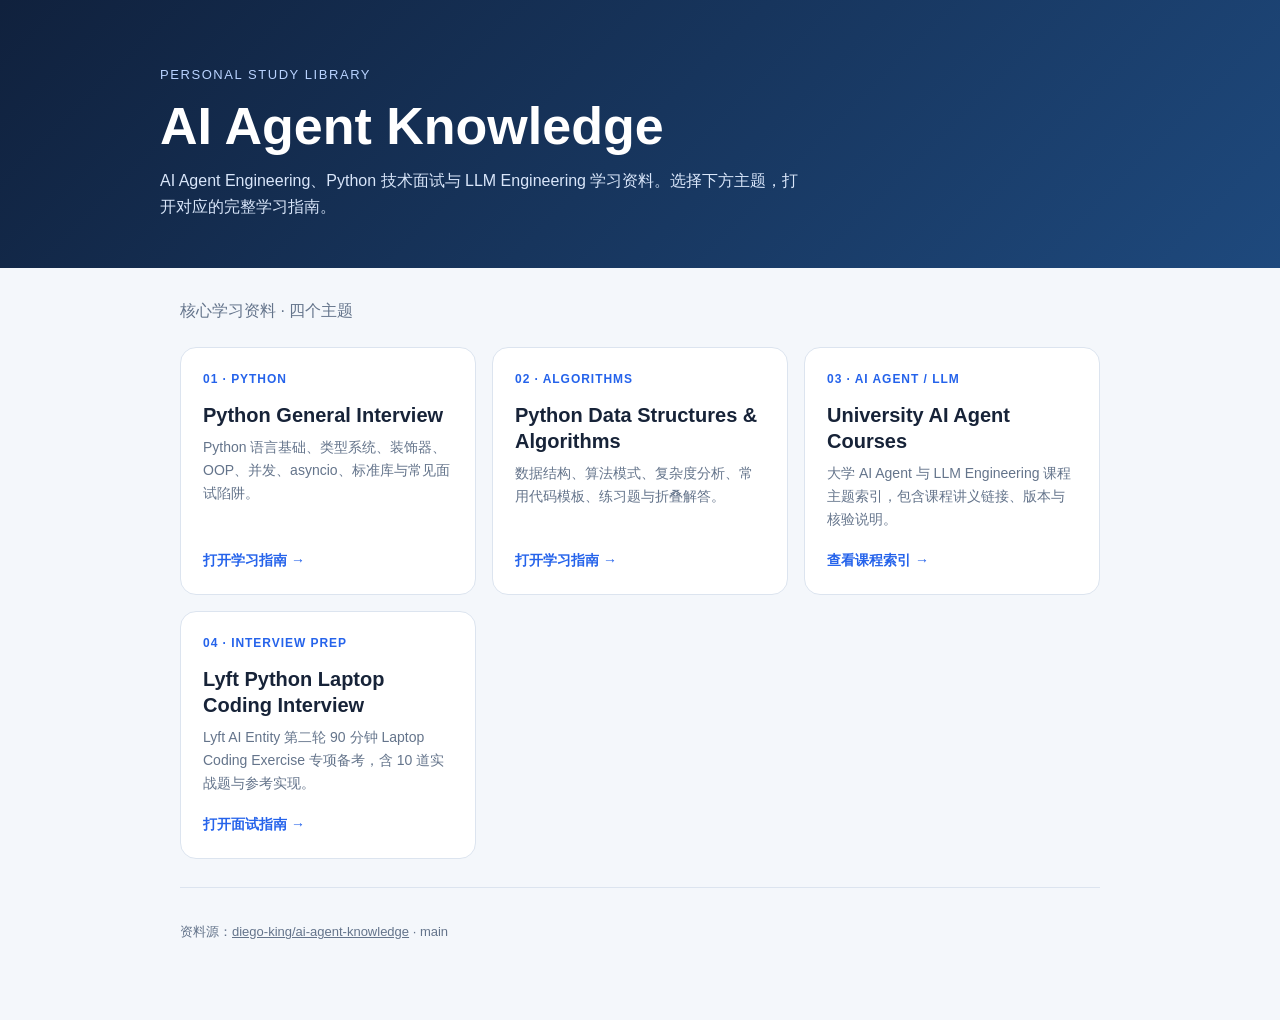
==== docs/index.html @ a04ed674 "Add knowledge base homepage to Pages publishing directory" ====
<!DOCTYPE html>
<html lang="zh-CN">
<head>
  <meta charset="UTF-8">
  <meta name="viewport" content="width=device-width, initial-scale=1">
  <meta name="description" content="AI Agent、Python 面试与 LLM Engineering 学习资料知识库。">
  <title>AI Agent Knowledge</title>
  <style>
    :root{color-scheme:light dark;--bg:#f4f7fb;--card:#fff;--text:#172338;--muted:#64748b;--line:#dce4ef;--accent:#2563eb;--soft:#eaf1ff}
    *{box-sizing:border-box}
    body{margin:0;background:var(--bg);color:var(--text);font:16px/1.65 -apple-system,BlinkMacSystemFont,"Segoe UI",sans-serif}
    header{padding:64px 20px 48px;background:linear-gradient(135deg,#10213d,#1e497d);color:#fff}
    .wrap{width:min(960px,100%);margin:0 auto}
    .eyebrow{font-size:13px;letter-spacing:.12em;text-transform:uppercase;color:#b9d3ff}
    h1{font-size:clamp(34px,6vw,52px);line-height:1.12;margin:12px 0}
    header p{max-width:650px;color:#d9e6fa;margin:0}
    main{padding:30px 20px 64px}
    .intro{margin:0 0 22px;color:var(--muted)}
    .grid{display:grid;grid-template-columns:repeat(auto-fit,minmax(260px,1fr));gap:16px}
    .card{display:flex;flex-direction:column;min-height:210px;padding:22px;background:var(--card);border:1px solid var(--line);border-radius:16px;text-decoration:none;color:inherit;transition:transform .15s ease,border-color .15s ease}
    .card:hover{transform:translateY(-3px);border-color:var(--accent)}
    .number{font-size:12px;font-weight:700;letter-spacing:.08em;color:var(--accent)}
    h2{font-size:20px;line-height:1.3;margin:12px 0 8px}
    .desc{font-size:14px;color:var(--muted);margin:0 0 18px}
    .open{margin-top:auto;font-size:14px;font-weight:650;color:var(--accent)}
    footer{margin-top:28px;padding-top:20px;border-top:1px solid var(--line);font-size:13px;color:var(--muted)}
    footer a{color:inherit}
    @media(prefers-color-scheme:dark){:root{--bg:#0d1523;--card:#152238;--text:#edf3ff;--muted:#aab8cc;--line:#30425c;--accent:#8db8ff;--soft:#1b3152}}
  </style>
</head>
<body>
  <header>
    <div class="wrap">
      <div class="eyebrow">Personal Study Library</div>
      <h1>AI Agent Knowledge</h1>
      <p>AI Agent Engineering、Python 技术面试与 LLM Engineering 学习资料。选择下方主题，打开对应的完整学习指南。</p>
    </div>
  </header>
  <main class="wrap">
    <p class="intro">核心学习资料 · 四个主题</p>
    <section class="grid" aria-label="学习资料">
      <a class="card" href="python-interview.html">
        <span class="number">01 · PYTHON</span>
        <h2>Python General Interview</h2>
        <p class="desc">Python 语言基础、类型系统、装饰器、OOP、并发、asyncio、标准库与常见面试陷阱。</p>
        <span class="open">打开学习指南 →</span>
      </a>
      <a class="card" href="python-data-structures-and-algortihm.html">
        <span class="number">02 · ALGORITHMS</span>
        <h2>Python Data Structures &amp; Algorithms</h2>
        <p class="desc">数据结构、算法模式、复杂度分析、常用代码模板、练习题与折叠解答。</p>
        <span class="open">打开学习指南 →</span>
      </a>
      <a class="card" href="university-ai-agent-courses.md">
        <span class="number">03 · AI AGENT / LLM</span>
        <h2>University AI Agent Courses</h2>
        <p class="desc">大学 AI Agent 与 LLM Engineering 课程主题索引，包含课程讲义链接、版本与核验说明。</p>
        <span class="open">查看课程索引 →</span>
      </a>
      <a class="card" href="lyft-laptop-coding-interview.html">
        <span class="number">04 · INTERVIEW PREP</span>
        <h2>Lyft Python Laptop Coding Interview</h2>
        <p class="desc">Lyft AI Entity 第二轮 90 分钟 Laptop Coding Exercise 专项备考，含 10 道实战题与参考实现。</p>
        <span class="open">打开面试指南 →</span>
      </a>
    </section>
    <footer>
      <p>资料源：<a href="https://github.com/diego-king/ai-agent-knowledge">diego-king/ai-agent-knowledge</a> · main</p>
    </footer>
  </main>
</body>
</html>
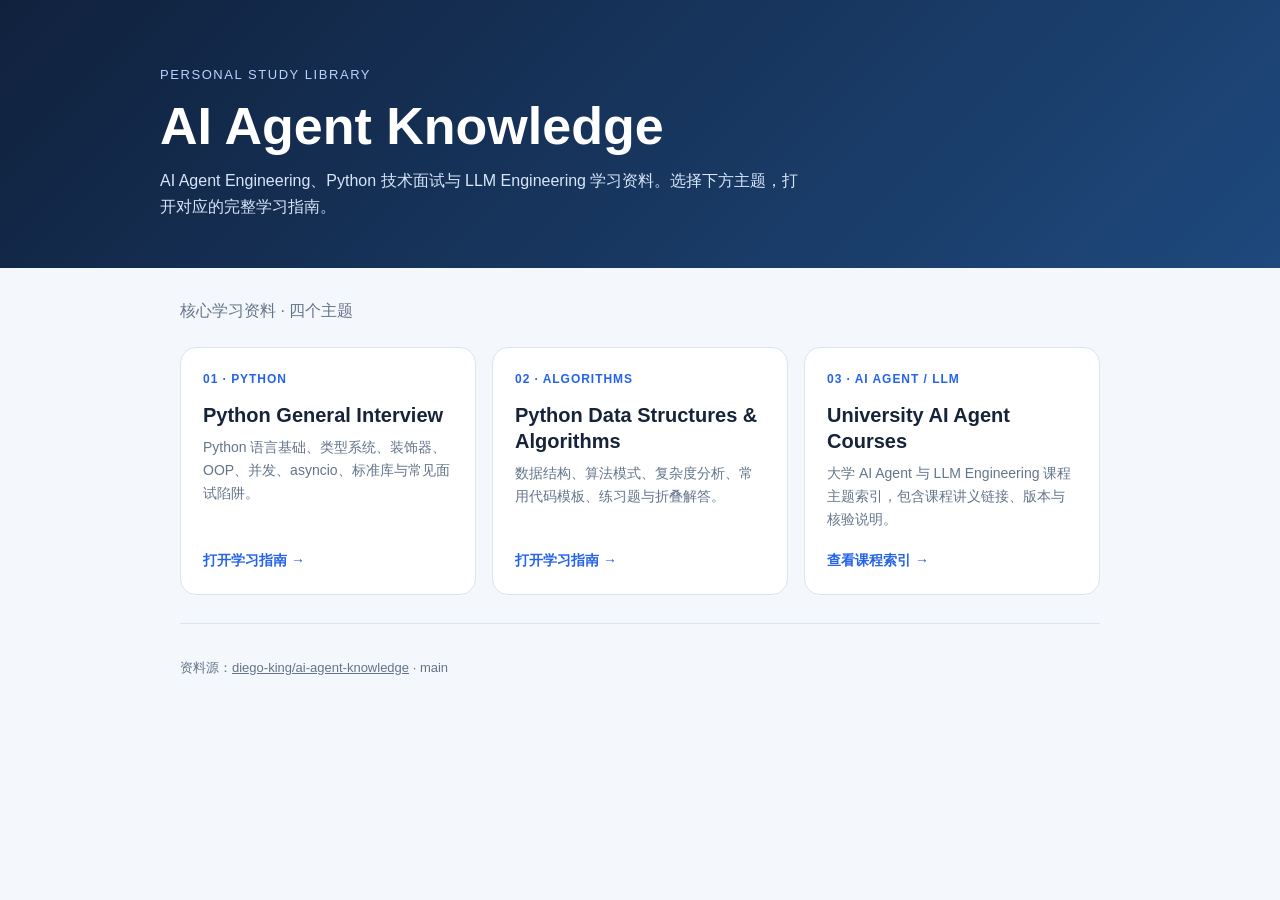
==== commit 65c56b23: "Remove public homepage link to private Lyft interview guide" ====
--- a/docs/index.html
+++ b/docs/index.html
@@ -57,12 +57,6 @@
         <p class="desc">大学 AI Agent 与 LLM Engineering 课程主题索引，包含课程讲义链接、版本与核验说明。</p>
         <span class="open">查看课程索引 →</span>
       </a>
-      <a class="card" href="lyft-laptop-coding-interview.html">
-        <span class="number">04 · INTERVIEW PREP</span>
-        <h2>Lyft Python Laptop Coding Interview</h2>
-        <p class="desc">Lyft AI Entity 第二轮 90 分钟 Laptop Coding Exercise 专项备考，含 10 道实战题与参考实现。</p>
-        <span class="open">打开面试指南 →</span>
-      </a>
     </section>
     <footer>
       <p>资料源：<a href="https://github.com/diego-king/ai-agent-knowledge">diego-king/ai-agent-knowledge</a> · main</p>
